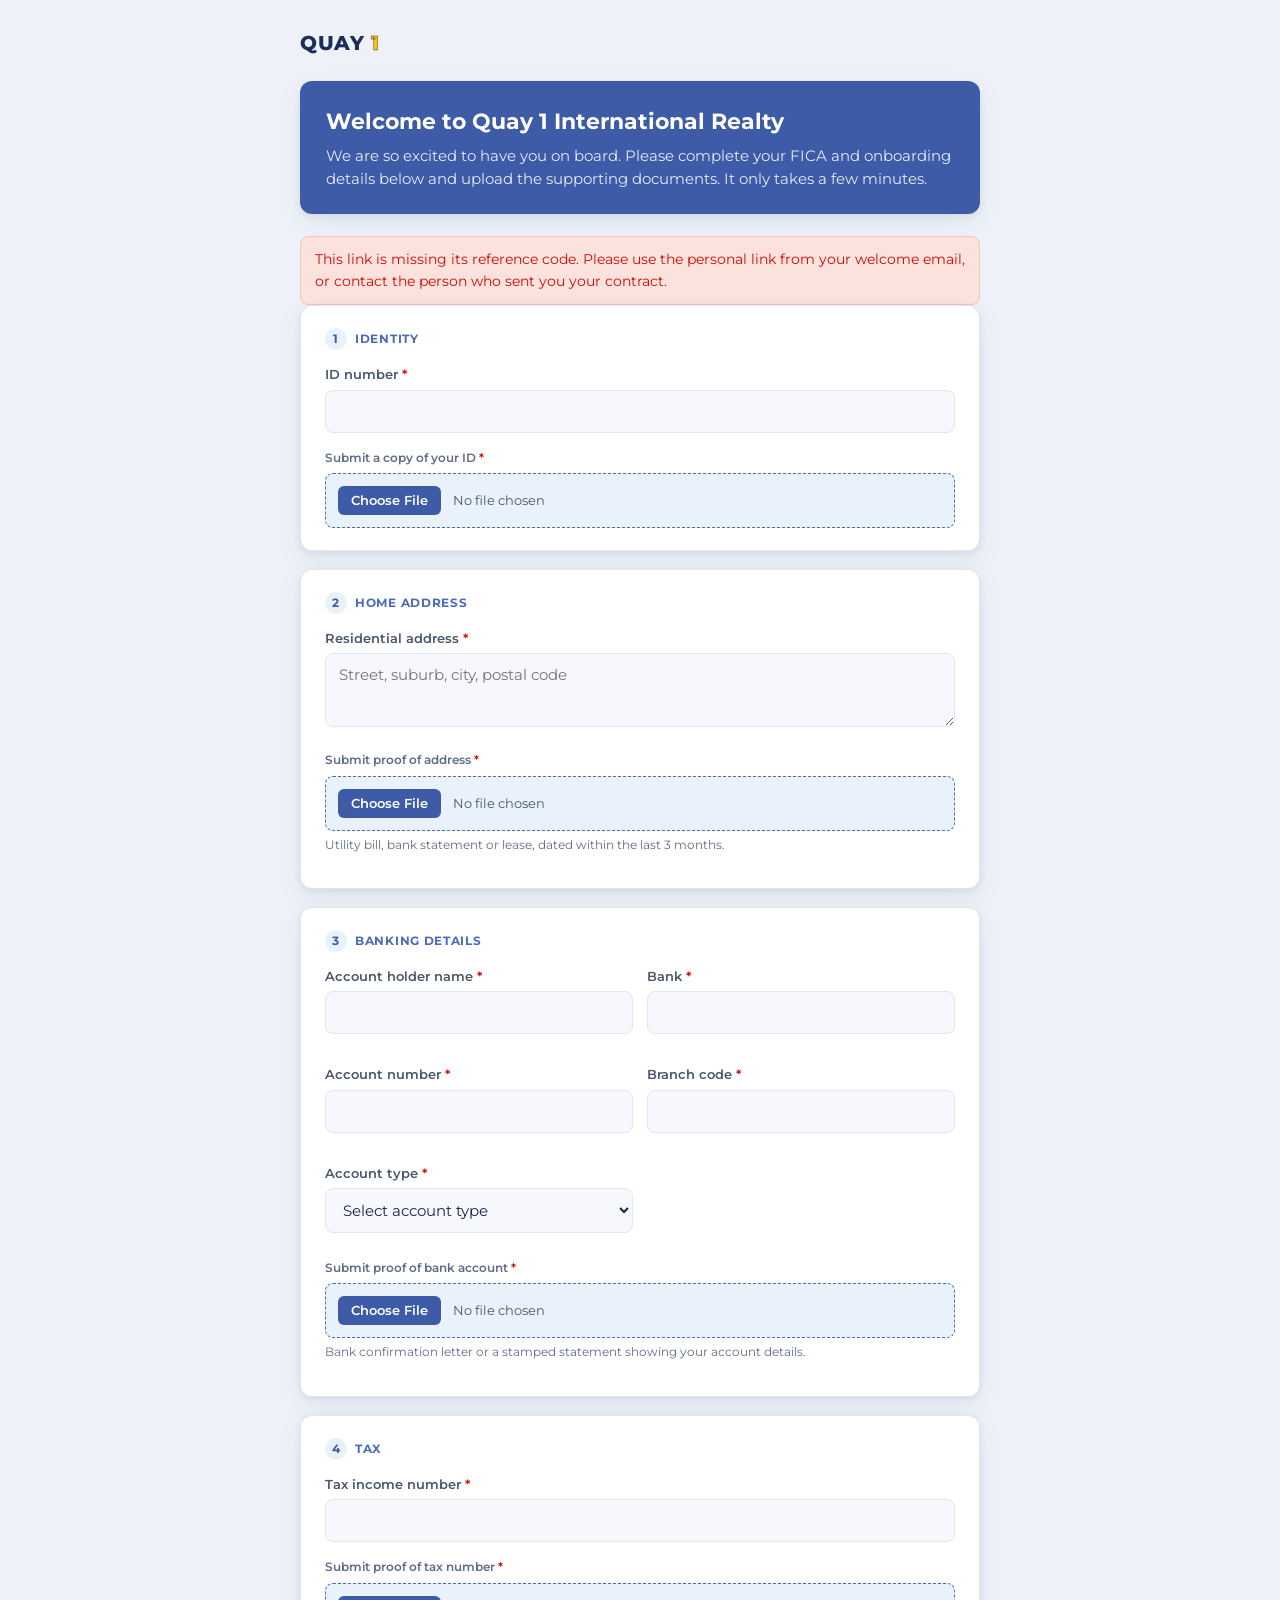
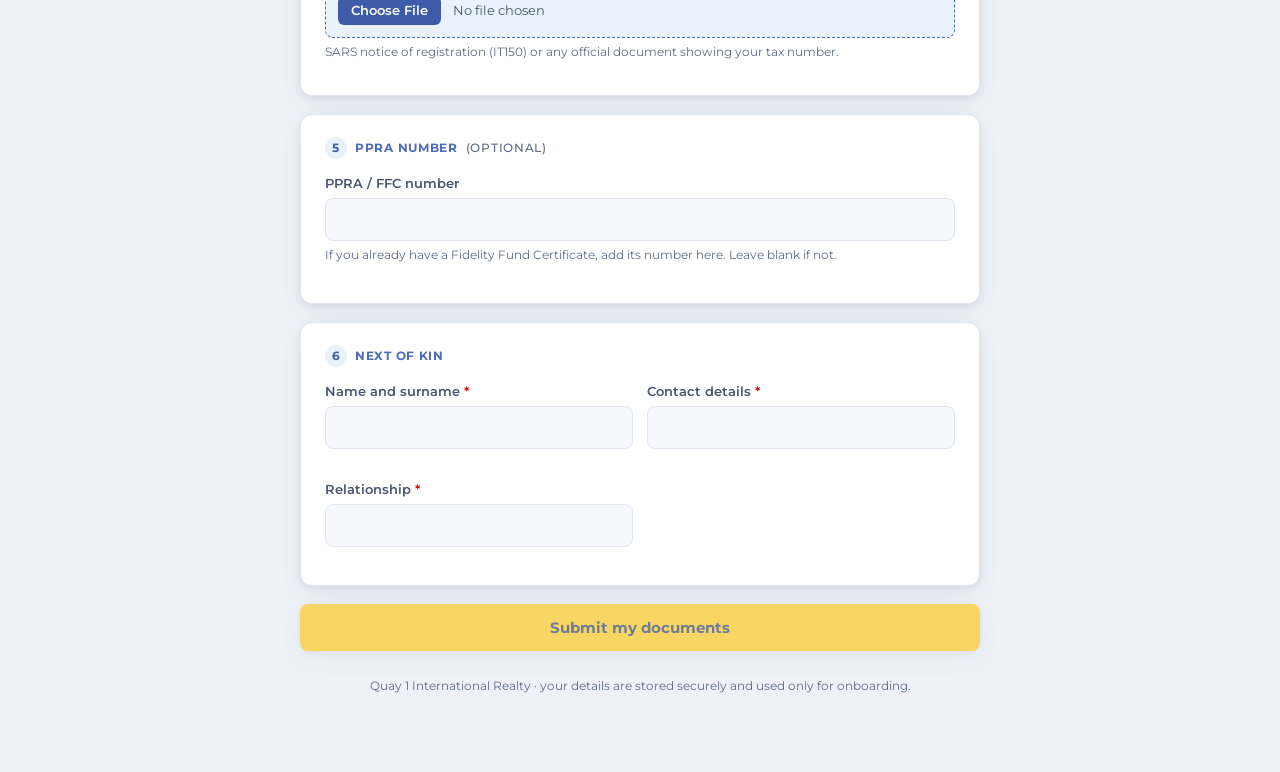
==== intake.html @ f9659759 "feat(recruitment): senior-broker email, warm welcome email w/ kat+pagan CC, FICA candidate upload pa" ====
<!DOCTYPE html>
<html lang="en">
<head>
  <meta charset="UTF-8">
  <meta name="viewport" content="width=device-width, initial-scale=1.0">
  <title>Quay 1 · Onboarding Documents</title>
  <link rel="preconnect" href="https://fonts.googleapis.com">
  <link rel="preconnect" href="https://fonts.gstatic.com" crossorigin>
  <link href="https://fonts.googleapis.com/css2?family=Montserrat:wght@400;500;600;700;800&display=swap" rel="stylesheet">
  <style>
    :root{
      --blue-900:#1E2E59; --blue-800:#3D5BA6; --blue-700:#4C6BB8;
      --paper:#EEF2F8; --card:#FFFFFF; --card-2:#F6F8FC;
      --yellow:#FDC503; --ink:#1A2746; --slate:#4A566D; --muted:#606C86;
      --green:#277A54; --green-tint:#E2F1EA; --red:#D20A03; --red-tint:#FBE2DD;
      --amber:#8A6800; --amber-tint:#FBF1D2;
      --line:#E0E7F1; --line-2:#EDF1F8;
      --r:12px; --r-sm:8px;
      --sans:'Montserrat',system-ui,-apple-system,sans-serif;
      --shadow:0 2px 6px rgba(30,46,89,.07),0 8px 24px rgba(30,46,89,.07);
    }
    *{box-sizing:border-box}
    body{margin:0;font-family:var(--sans);background:var(--paper);color:var(--ink);
      line-height:1.55;-webkit-font-smoothing:antialiased}
    .wrap{max-width:720px;margin:0 auto;padding:28px 20px 64px}
    .brand{display:flex;align-items:center;gap:10px;margin-bottom:22px}
    .brand .logo{font-weight:800;font-size:20px;letter-spacing:.5px;color:var(--blue-900)}
    .brand .logo span{color:var(--yellow);-webkit-text-stroke:.4px var(--blue-900)}
    .hero{background:var(--blue-800);color:#fff;border-radius:var(--r);padding:24px 26px;
      box-shadow:var(--shadow);margin-bottom:22px}
    .hero h1{margin:0 0 6px;font-size:22px;font-weight:700}
    .hero p{margin:0;font-size:14.5px;color:#E4ECF8}
    .card{background:var(--card);border:1px solid var(--line);border-radius:var(--r);
      box-shadow:var(--shadow);padding:22px 24px;margin-bottom:18px}
    .sec-title{font-size:12px;font-weight:700;letter-spacing:.7px;text-transform:uppercase;
      color:var(--blue-700);margin:0 0 14px;display:flex;align-items:center;gap:8px}
    .sec-num{display:inline-flex;align-items:center;justify-content:center;width:22px;height:22px;
      border-radius:50%;background:var(--sky-tint,#E9F2FB);color:var(--blue-800);font-size:12px;font-weight:700}
    label{display:block;font-size:13px;font-weight:600;color:var(--slate);margin:0 0 5px}
    .req{color:var(--red)}
    .opt{color:var(--muted);font-weight:500}
    input[type=text],input[type=tel],input[type=number],textarea,select{
      width:100%;font-family:inherit;font-size:15px;color:var(--ink);background:var(--card-2);
      border:1px solid var(--line);border-radius:var(--r-sm);padding:11px 13px;outline:none;
      transition:border-color .15s,box-shadow .15s}
    input:focus,textarea:focus,select:focus{border-color:var(--blue-700);
      box-shadow:0 0 0 3px rgba(76,107,184,.15);background:#fff}
    textarea{resize:vertical;min-height:74px}
    .row{margin-bottom:16px}
    .grid2{display:grid;grid-template-columns:1fr 1fr;gap:14px}
    @media(max-width:520px){.grid2{grid-template-columns:1fr}}
    .filewrap{margin-top:10px}
    .filewrap label{font-size:12px;font-weight:600;color:var(--muted);margin-bottom:6px}
    input[type=file]{width:100%;font-family:inherit;font-size:13px;color:var(--slate);
      background:var(--sky-tint,#E9F2FB);border:1px dashed var(--blue-700);border-radius:var(--r-sm);
      padding:12px;cursor:pointer}
    input[type=file]::file-selector-button{font-family:inherit;font-weight:600;font-size:12.5px;
      color:#fff;background:var(--blue-800);border:0;border-radius:6px;padding:7px 13px;margin-right:12px;cursor:pointer}
    .hint{font-size:12px;color:var(--muted);margin-top:5px}
    .actions{margin-top:6px}
    .btn{width:100%;font-family:inherit;font-size:15px;font-weight:700;color:var(--blue-900);
      background:var(--yellow);border:0;border-radius:var(--r-sm);padding:14px 18px;cursor:pointer;
      box-shadow:var(--shadow);transition:filter .15s}
    .btn:hover{filter:brightness(1.04)}
    .btn:disabled{opacity:.6;cursor:not-allowed;filter:none}
    .note{margin-top:14px;font-size:14px;padding:12px 14px;border-radius:var(--r-sm);display:none}
    .note.show{display:block}
    .note.ok{background:var(--green-tint);color:var(--green);border:1px solid #B7DEC9}
    .note.err{background:var(--red-tint);color:var(--red);border:1px solid #F3C3BC}
    .note.info{background:var(--amber-tint);color:var(--amber);border:1px solid #EAD79A}
    .foot{text-align:center;font-size:12px;color:var(--muted);margin-top:26px}
  </style>
</head>
<body>
  <div class="wrap">
    <div class="brand"><span class="logo">QUAY <span>1</span></span></div>

    <div class="hero">
      <h1>Welcome to Quay 1 International Realty</h1>
      <p>We are so excited to have you on board. Please complete your FICA and onboarding
         details below and upload the supporting documents. It only takes a few minutes.</p>
    </div>

    <div id="badlink" class="note err show" style="display:none">
      This link is missing its reference code. Please use the personal link from your welcome
      email, or contact the person who sent you your contract.
    </div>

    <form id="intakeForm" novalidate>
      <!-- 1. Identity -->
      <div class="card">
        <p class="sec-title"><span class="sec-num">1</span> Identity</p>
        <div class="row">
          <label for="id_number">ID number <span class="req">*</span></label>
          <input type="text" id="id_number" inputmode="numeric" autocomplete="off" required>
        </div>
        <div class="filewrap">
          <label for="f_id">Submit a copy of your ID <span class="req">*</span></label>
          <input type="file" id="f_id" accept="image/*,application/pdf" required>
        </div>
      </div>

      <!-- 2. Home address -->
      <div class="card">
        <p class="sec-title"><span class="sec-num">2</span> Home address</p>
        <div class="row">
          <label for="home_address">Residential address <span class="req">*</span></label>
          <textarea id="home_address" placeholder="Street, suburb, city, postal code" required></textarea>
        </div>
        <div class="filewrap">
          <label for="f_addr">Submit proof of address <span class="req">*</span></label>
          <input type="file" id="f_addr" accept="image/*,application/pdf" required>
          <p class="hint">Utility bill, bank statement or lease, dated within the last 3 months.</p>
        </div>
      </div>

      <!-- 3. Banking details -->
      <div class="card">
        <p class="sec-title"><span class="sec-num">3</span> Banking details</p>
        <div class="grid2">
          <div class="row"><label for="bank_holder">Account holder name <span class="req">*</span></label>
            <input type="text" id="bank_holder" autocomplete="off" required></div>
          <div class="row"><label for="bank_name">Bank <span class="req">*</span></label>
            <input type="text" id="bank_name" autocomplete="off" required></div>
          <div class="row"><label for="bank_account">Account number <span class="req">*</span></label>
            <input type="text" id="bank_account" inputmode="numeric" autocomplete="off" required></div>
          <div class="row"><label for="bank_branch">Branch code <span class="req">*</span></label>
            <input type="text" id="bank_branch" inputmode="numeric" autocomplete="off" required></div>
          <div class="row"><label for="bank_type">Account type <span class="req">*</span></label>
            <select id="bank_type" required>
              <option value="">Select account type</option>
              <option>Cheque / Current</option>
              <option>Savings</option>
              <option>Transmission</option>
            </select></div>
        </div>
        <div class="filewrap">
          <label for="f_bank">Submit proof of bank account <span class="req">*</span></label>
          <input type="file" id="f_bank" accept="image/*,application/pdf" required>
          <p class="hint">Bank confirmation letter or a stamped statement showing your account details.</p>
        </div>
      </div>

      <!-- 4. Tax -->
      <div class="card">
        <p class="sec-title"><span class="sec-num">4</span> Tax</p>
        <div class="row">
          <label for="tax_number">Tax income number <span class="req">*</span></label>
          <input type="text" id="tax_number" inputmode="numeric" autocomplete="off" required>
        </div>
        <div class="filewrap">
          <label for="f_tax">Submit proof of tax number <span class="req">*</span></label>
          <input type="file" id="f_tax" accept="image/*,application/pdf" required>
          <p class="hint">SARS notice of registration (IT150) or any official document showing your tax number.</p>
        </div>
      </div>

      <!-- 5. PPRA -->
      <div class="card">
        <p class="sec-title"><span class="sec-num">5</span> PPRA number <span class="opt">(optional)</span></p>
        <div class="row">
          <label for="ppra_number">PPRA / FFC number</label>
          <input type="text" id="ppra_number" autocomplete="off">
          <p class="hint">If you already have a Fidelity Fund Certificate, add its number here. Leave blank if not.</p>
        </div>
      </div>

      <!-- 6. Next of kin -->
      <div class="card">
        <p class="sec-title"><span class="sec-num">6</span> Next of kin</p>
        <div class="grid2">
          <div class="row"><label for="nok_name">Name and surname <span class="req">*</span></label>
            <input type="text" id="nok_name" autocomplete="off" required></div>
          <div class="row"><label for="nok_contact">Contact details <span class="req">*</span></label>
            <input type="tel" id="nok_contact" autocomplete="off" required></div>
          <div class="row"><label for="nok_relationship">Relationship <span class="req">*</span></label>
            <input type="text" id="nok_relationship" autocomplete="off" required></div>
        </div>
      </div>

      <div class="actions">
        <button type="submit" class="btn" id="submitBtn">Submit my documents</button>
        <div id="note" class="note"></div>
      </div>
    </form>

    <p class="foot">Quay 1 International Realty · your details are stored securely and used only for onboarding.</p>
  </div>

  <script>
    var ENDPOINT = 'https://script.google.com/macros/s/AKfycbzBdDmvtpoQgIEdtopdh8iFK6vuD9Xvmt4OJUDdQEg9qeKgaOP3a_WOeVM4WaQU6PpZ/exec';
    var params = new URLSearchParams(location.search);
    var FOLDER_ID = params.get('f') || '';
    if (!FOLDER_ID) {
      document.getElementById('badlink').style.display = 'block';
      document.getElementById('submitBtn').disabled = true;
    }

    function fileToB64(file) {
      return new Promise(function (resolve, reject) {
        var r = new FileReader();
        r.onload = function () { resolve(String(r.result).split(',')[1]); };
        r.onerror = reject;
        r.readAsDataURL(file);
      });
    }
    function val(id){ var e=document.getElementById(id); return e ? e.value.trim() : ''; }

    // (input id, doc code used in the saved filename: "<code> - <candidate full name>")
    var FILE_MAP = [
      ['f_id',   'ID'],
      ['f_addr', 'POA'],
      ['f_bank', 'POB'],
      ['f_tax',  'TAX'],
    ];

    var form = document.getElementById('intakeForm');
    var note = document.getElementById('note');
    var btn  = document.getElementById('submitBtn');

    function showNote(cls, msg) { note.className = 'note show ' + cls; note.textContent = msg; }

    form.addEventListener('submit', function (e) {
      e.preventDefault();
      if (!FOLDER_ID) return;
      if (!form.checkValidity()) { form.reportValidity(); return; }

      btn.disabled = true;
      showNote('info', 'Uploading your documents, please hold on...');

      var details = {
        'ID number': val('id_number'),
        'Home address': val('home_address'),
        'Bank - Account holder': val('bank_holder'),
        'Bank - Bank': val('bank_name'),
        'Bank - Account number': val('bank_account'),
        'Bank - Branch code': val('bank_branch'),
        'Bank - Account type': val('bank_type'),
        'Tax income number': val('tax_number'),
        'PPRA / FFC number': val('ppra_number') || '(none provided)',
        'Next of kin - Name': val('nok_name'),
        'Next of kin - Contact': val('nok_contact'),
        'Next of kin - Relationship': val('nok_relationship')
      };

      var jobs = FILE_MAP.map(function (m) {
        var input = document.getElementById(m[0]);
        var file = input && input.files && input.files[0];
        if (!file) return Promise.resolve(null);
        return fileToB64(file).then(function (b64) {
          var ext = (file.name.split('.').pop() || 'dat').toLowerCase();
          return { label: m[1], ext: ext, mimeType: file.type || 'application/octet-stream', dataBase64: b64 };
        });
      });

      Promise.all(jobs).then(function (files) {
        files = files.filter(Boolean);
        return fetch(ENDPOINT, {
          method: 'POST',
          headers: { 'Content-Type': 'text/plain;charset=utf-8' }, // avoids CORS preflight
          body: JSON.stringify({ kind: 'candidate_upload', folderId: FOLDER_ID, details: details, files: files })
        });
      }).then(function (res) { return res.json(); })
        .then(function (data) {
          if (data && data.ok) {
            form.style.display = 'none';
            showNote('ok', 'Thank you! Your documents and details have been received. Welcome to the Quay 1 family, we will be in touch shortly.');
          } else {
            showNote('err', 'Something went wrong: ' + ((data && data.error) || 'unknown error') + '. Please try again or contact your Quay 1 recruiter.');
            btn.disabled = false;
          }
        })
        .catch(function (err) {
          showNote('err', 'Upload failed: ' + err + '. Please check your connection and try again.');
          btn.disabled = false;
        });
    });
  </script>
</body>
</html>
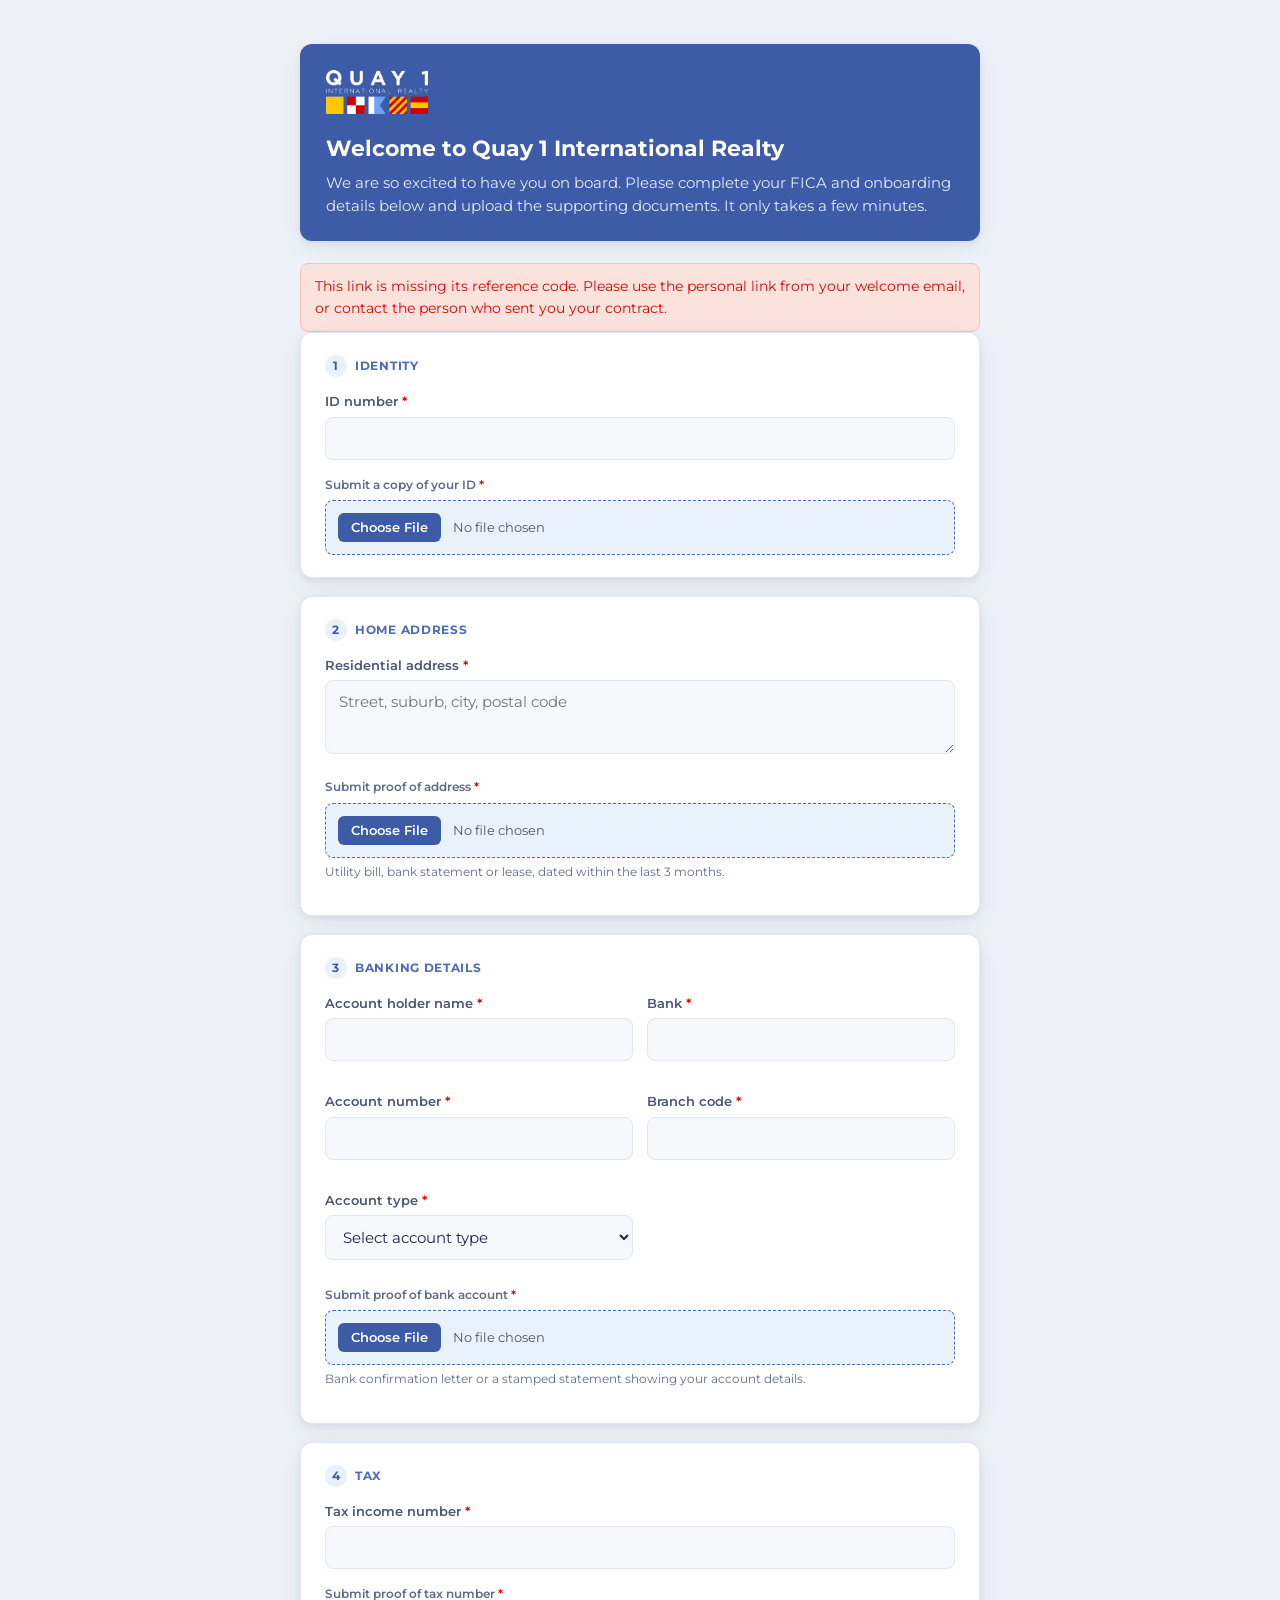
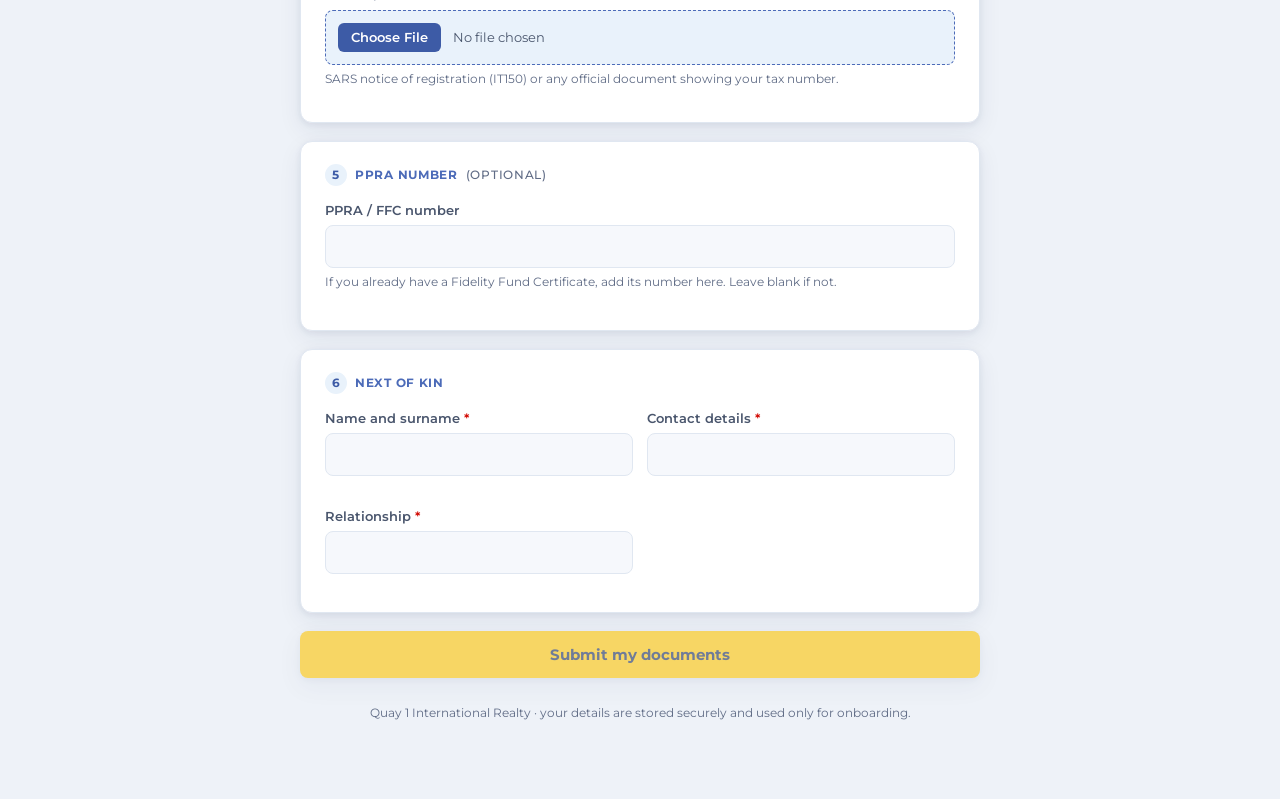
==== commit c6c8593e: "design(brand): official Quay 1 logo in dashboard + intake headers, brand favicon (per brand guidelin" ====
--- a/intake.html
+++ b/intake.html
@@ -4,6 +4,7 @@
   <meta charset="UTF-8">
   <meta name="viewport" content="width=device-width, initial-scale=1.0">
   <title>Quay 1 · Onboarding Documents</title>
+  <link rel="icon" type="image/png" href="assets/favicon.png">
   <link rel="preconnect" href="https://fonts.googleapis.com">
   <link rel="preconnect" href="https://fonts.gstatic.com" crossorigin>
   <link href="https://fonts.googleapis.com/css2?family=Montserrat:wght@400;500;600;700;800&display=swap" rel="stylesheet">
@@ -23,11 +24,9 @@
     body{margin:0;font-family:var(--sans);background:var(--paper);color:var(--ink);
       line-height:1.55;-webkit-font-smoothing:antialiased}
     .wrap{max-width:720px;margin:0 auto;padding:28px 20px 64px}
-    .brand{display:flex;align-items:center;gap:10px;margin-bottom:22px}
-    .brand .logo{font-weight:800;font-size:20px;letter-spacing:.5px;color:var(--blue-900)}
-    .brand .logo span{color:var(--yellow);-webkit-text-stroke:.4px var(--blue-900)}
-    .hero{background:var(--blue-800);color:#fff;border-radius:var(--r);padding:24px 26px;
-      box-shadow:var(--shadow);margin-bottom:22px}
+    .hero{background:var(--blue-800);color:#fff;border-radius:var(--r);padding:26px 26px 24px;
+      box-shadow:var(--shadow);margin:16px 0 22px}
+    .hero-logo{height:44px;width:auto;display:block;margin:0 0 18px}
     .hero h1{margin:0 0 6px;font-size:22px;font-weight:700}
     .hero p{margin:0;font-size:14.5px;color:#E4ECF8}
     .card{background:var(--card);border:1px solid var(--line);border-radius:var(--r);
@@ -73,9 +72,8 @@
 </head>
 <body>
   <div class="wrap">
-    <div class="brand"><span class="logo">QUAY <span>1</span></span></div>
-
     <div class="hero">
+      <img class="hero-logo" src="assets/quay1-logo-white.png" alt="Quay 1 International Realty">
       <h1>Welcome to Quay 1 International Realty</h1>
       <p>We are so excited to have you on board. Please complete your FICA and onboarding
          details below and upload the supporting documents. It only takes a few minutes.</p>
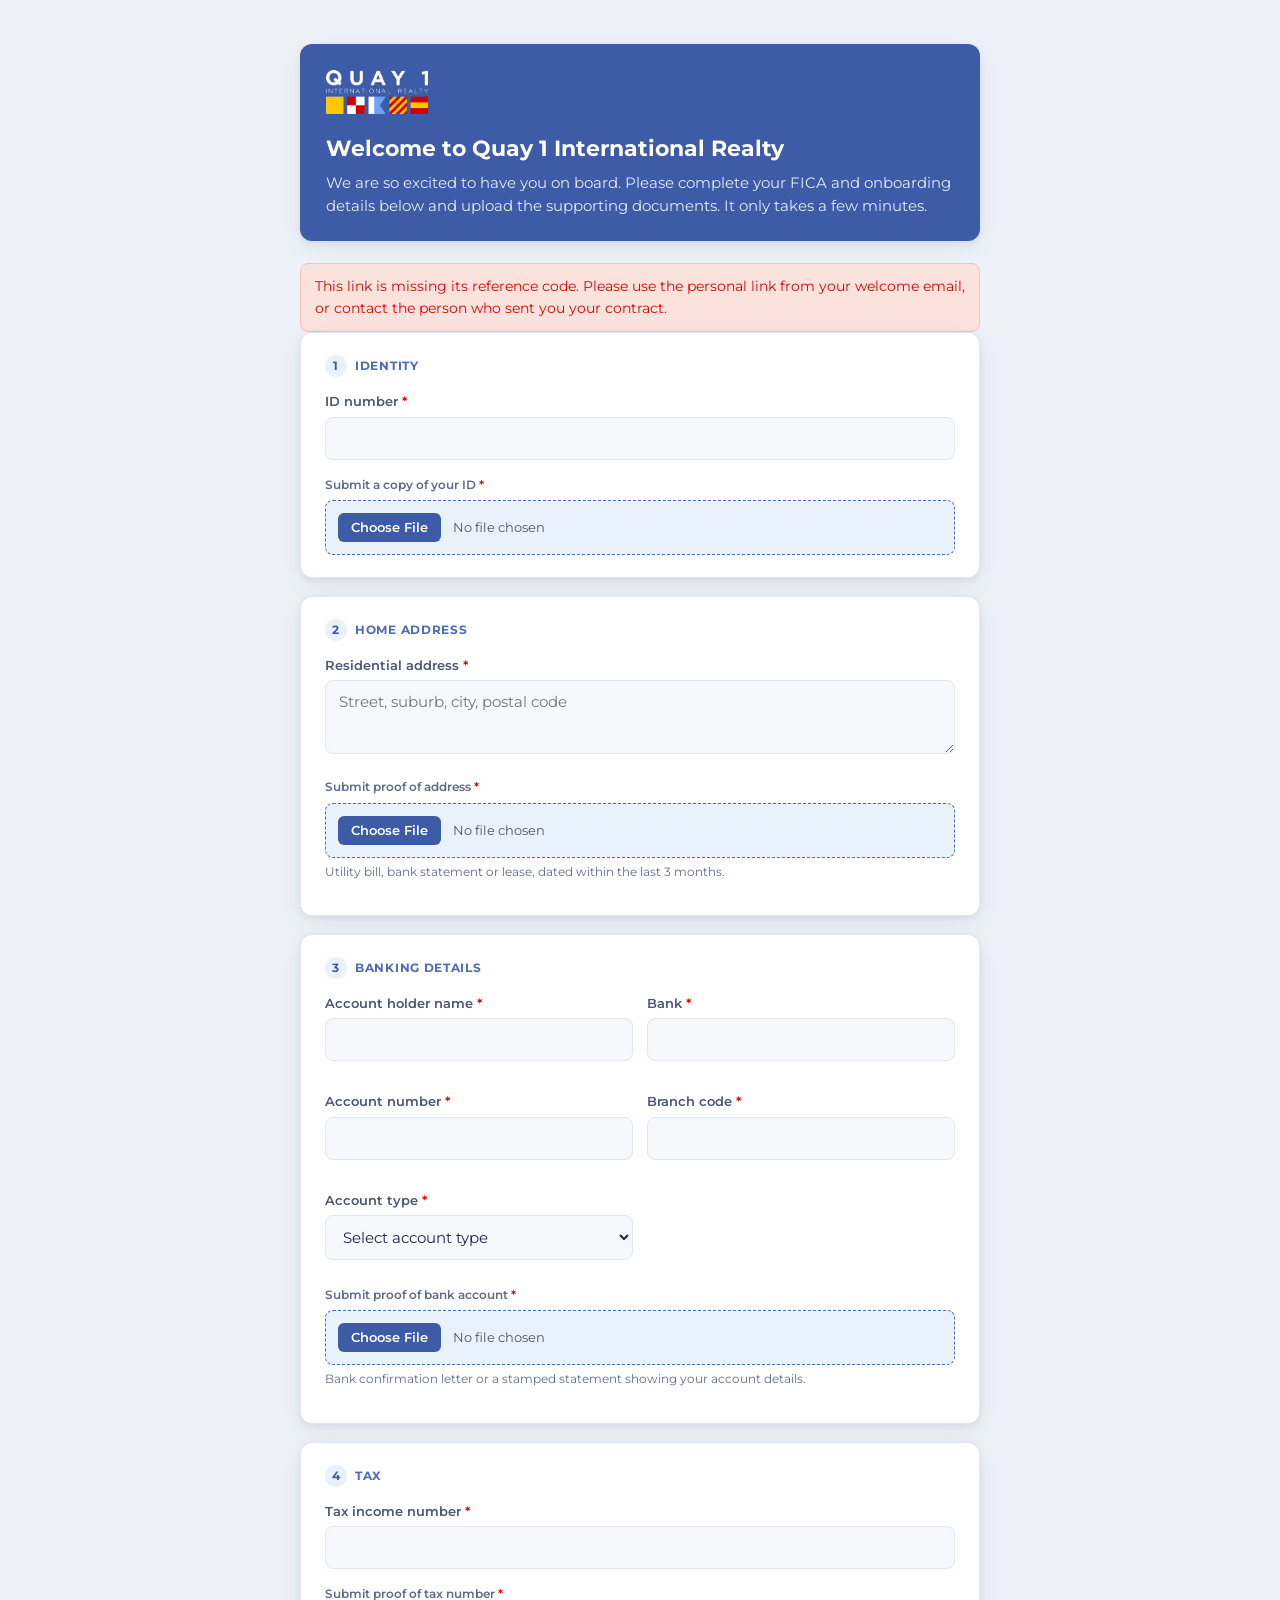
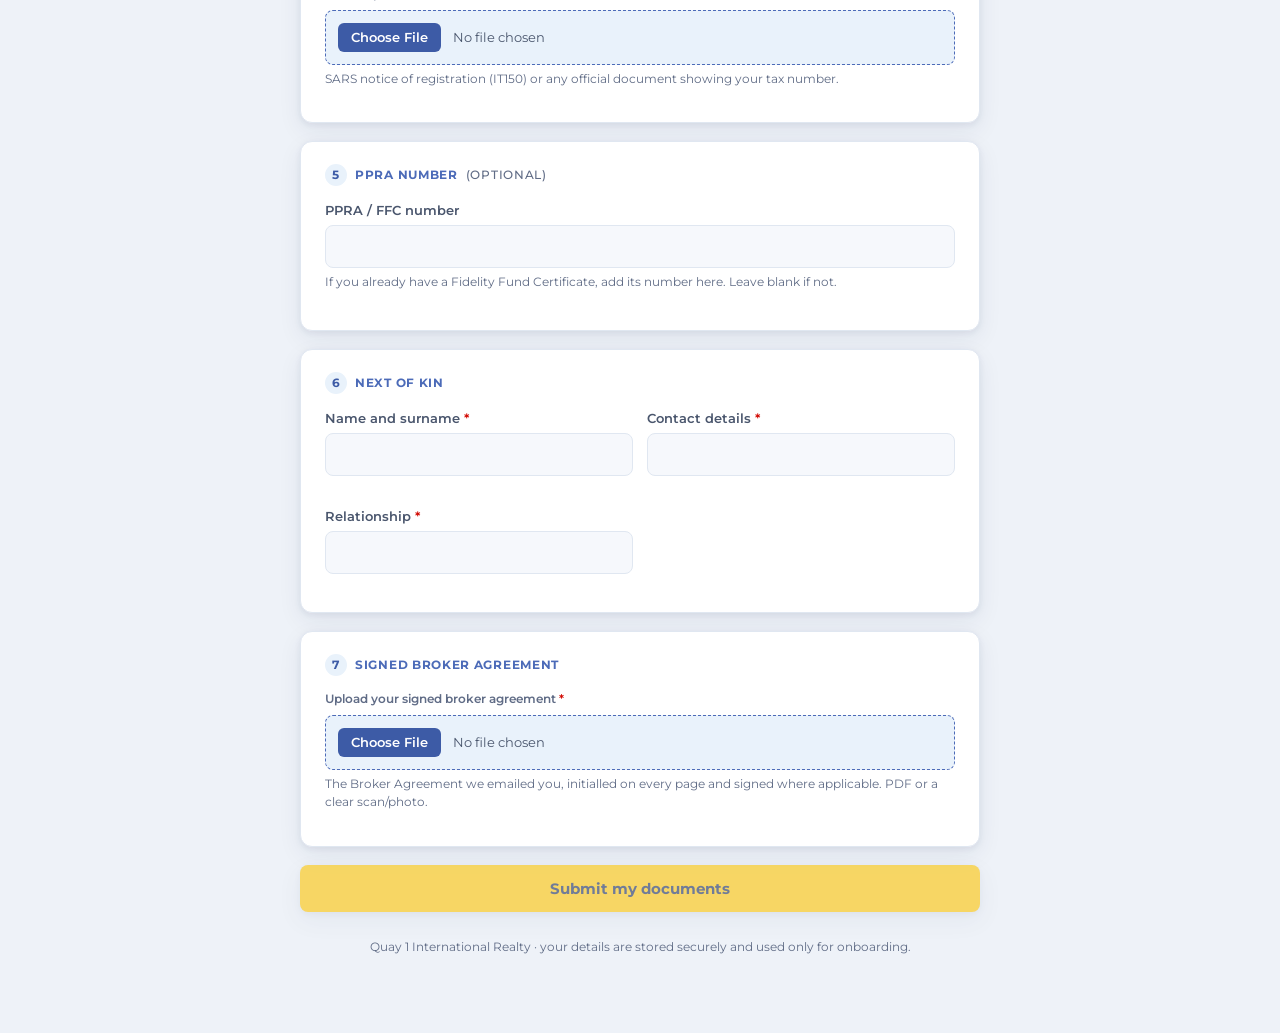
==== commit 880a2453: "feat(recruitment): residential-only picker + signed-contract upload on FICA page - app.js: drop comm" ====
--- a/intake.html
+++ b/intake.html
@@ -176,6 +176,16 @@
         </div>
       </div>
 
+      <!-- 7. Signed broker agreement -->
+      <div class="card">
+        <p class="sec-title"><span class="sec-num">7</span> Signed broker agreement</p>
+        <div class="filewrap">
+          <label for="f_contract">Upload your signed broker agreement <span class="req">*</span></label>
+          <input type="file" id="f_contract" accept="image/*,application/pdf" required>
+          <p class="hint">The Broker Agreement we emailed you, initialled on every page and signed where applicable. PDF or a clear scan/photo.</p>
+        </div>
+      </div>
+
       <div class="actions">
         <button type="submit" class="btn" id="submitBtn">Submit my documents</button>
         <div id="note" class="note"></div>
@@ -206,10 +216,11 @@
 
     // (input id, doc code used in the saved filename: "<code> - <candidate full name>")
     var FILE_MAP = [
-      ['f_id',   'ID'],
-      ['f_addr', 'POA'],
-      ['f_bank', 'POB'],
-      ['f_tax',  'TAX'],
+      ['f_id',       'ID'],
+      ['f_addr',     'POA'],
+      ['f_bank',     'POB'],
+      ['f_tax',      'TAX'],
+      ['f_contract', 'CONTRACT'],
     ];
 
     var form = document.getElementById('intakeForm');
